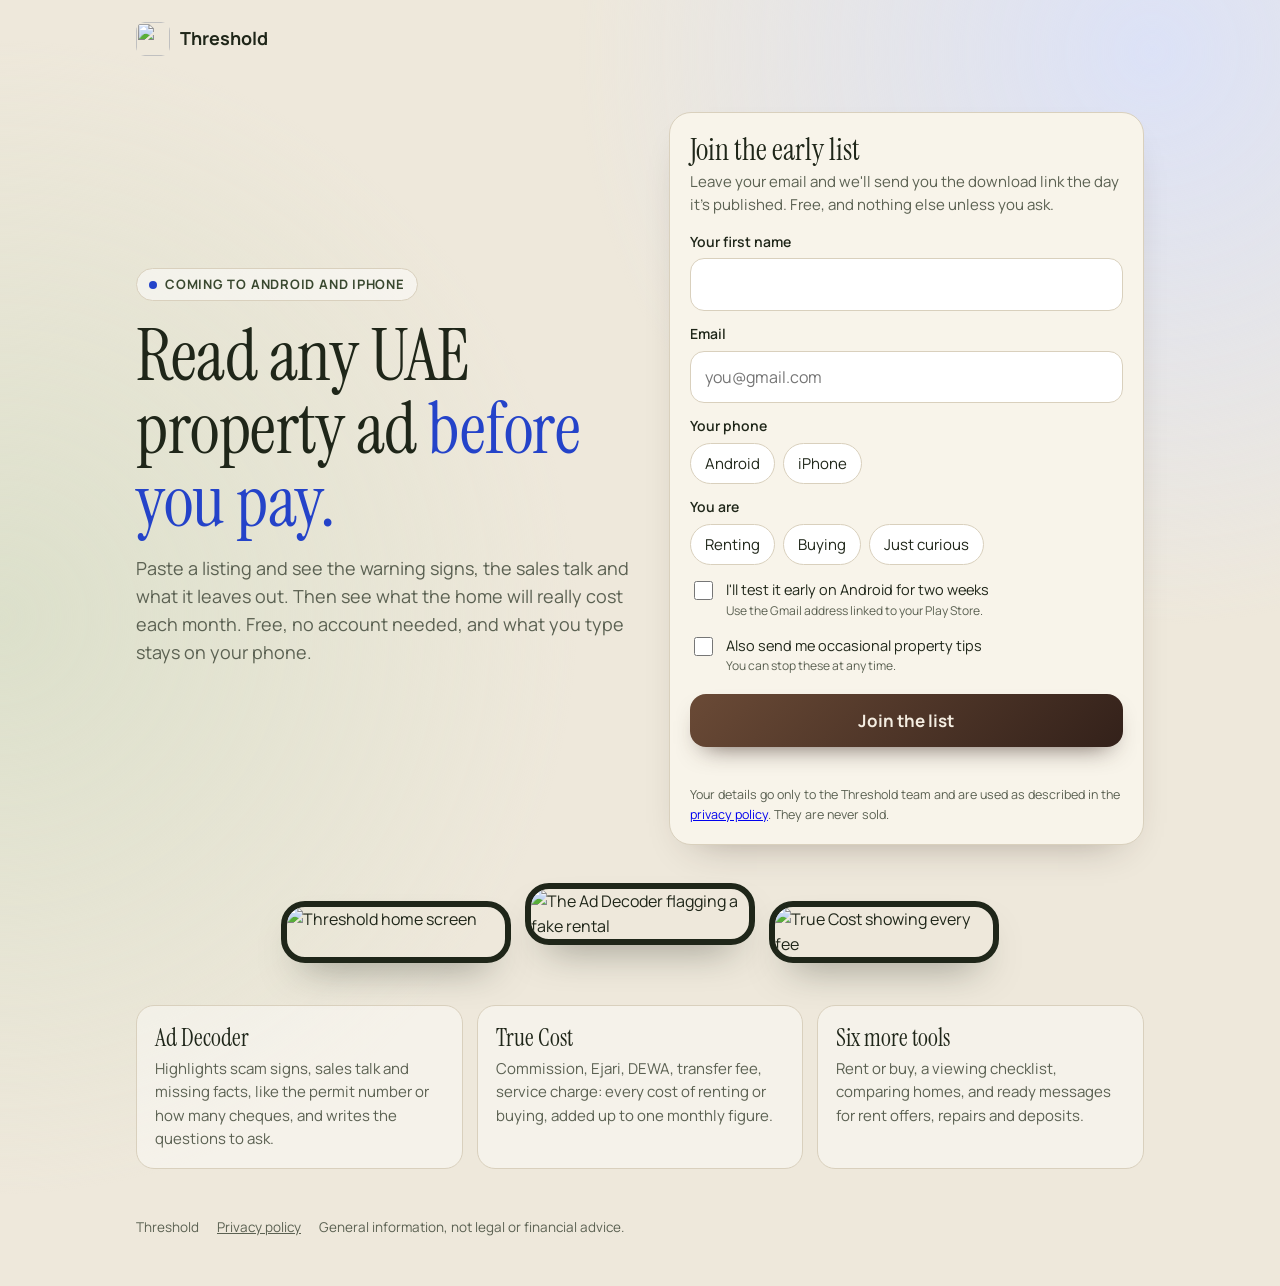
==== index.html @ 3f661cab "Add files via upload" ====
<!doctype html>
<html lang="en">
<head>
<meta charset="utf-8">
<meta name="viewport" content="width=device-width, initial-scale=1, viewport-fit=cover">
<title>Threshold: read any UAE property ad before you pay</title>
<meta name="description" content="A free app for renting and buying in the UAE. Spot fake listings, see the real cost, and know what to ask. Join the early list.">
<meta property="og:title" content="Threshold: read any UAE property ad before you pay">
<meta property="og:description" content="Free app for renting and buying in the UAE. Join the early list.">
<meta property="og:image" content="img/share.jpg">
<meta property="og:type" content="website">
<meta name="theme-color" content="#EEE8DB">
<link rel="icon" href="img/icon.png">
<link rel="preconnect" href="https://fonts.googleapis.com">
<link rel="preconnect" href="https://fonts.gstatic.com" crossorigin>
<link href="https://fonts.googleapis.com/css2?family=Instrument+Serif&family=Manrope:wght@400;500;600;700&display=swap" rel="stylesheet">
<style>
  :root { --bg:#EEE8DB; --card:#F8F4EA; --ink:#1F2619; --soft:#5B6152; --line:#D9D0BD; --olive:#39482F; --navy:#2443C9; --esp-a:#6A4A36; --esp-b:#33211A; --bad:#9A3B22; }
  * { box-sizing: border-box; -webkit-tap-highlight-color: transparent; }
  html { background: var(--bg); }
  body { margin: 0; color: var(--ink); font: 16px/1.55 Manrope, "Segoe UI", system-ui, sans-serif;
    background: radial-gradient(circle at 90% 4%, #DCE2F7 0, transparent 34%), radial-gradient(circle at 0% 48%, #DCE0CB 0, transparent 40%), var(--bg); }
  main { max-width: 1040px; margin: 0 auto; padding: 22px 16px 48px; }
  .brand { display: flex; align-items: center; gap: 10px; font-weight: 700; font-size: 18px; }
  .brand img { width: 34px; height: 34px; border-radius: 9px; }
  .hero { display: grid; gap: 34px; align-items: center; margin-top: 34px; }
  @media (min-width: 880px) { .hero { grid-template-columns: 1.05fr 1fr; margin-top: 56px; } }
  h1 { font: 400 clamp(44px, 9vw, 72px)/1.02 "Instrument Serif", Georgia, serif; margin: 0 0 16px; letter-spacing: -.5px; }
  h1 span { color: var(--navy); }
  .lead { font-size: 18px; color: var(--soft); margin: 0 0 22px; max-width: 34em; }
  .soon { display: inline-flex; align-items: center; gap: 8px; font-size: 13px; font-weight: 700; letter-spacing: .06em; text-transform: uppercase; color: var(--olive); background: #fff8; border: 1px solid var(--line); border-radius: 999px; padding: 5px 12px; margin-bottom: 18px; }
  .soon i { width: 8px; height: 8px; border-radius: 50%; background: var(--navy); }
  .card { background: var(--card); border: 1px solid var(--line); border-radius: 22px; padding: 20px; box-shadow: 0 18px 40px -26px rgba(51,33,26,.45); }
  .card h2 { font: 400 30px/1.1 "Instrument Serif", Georgia, serif; margin: 0 0 4px; }
  .card p.sub { margin: 0 0 14px; color: var(--soft); font-size: 15px; }
  label.f { display: block; font-size: 14px; font-weight: 600; margin: 12px 0 6px; }
  input[type=text], input[type=email] { width: 100%; font: inherit; padding: 13px 14px; border-radius: 14px; border: 1px solid var(--line); background: #fff; color: var(--ink); }
  input:focus { outline: 2px solid var(--navy); outline-offset: 1px; }
  .chips { display: flex; flex-wrap: wrap; gap: 8px; }
  .chip { font: inherit; font-size: 15px; border: 1px solid var(--line); background: #fff; color: var(--ink); border-radius: 999px; padding: 8px 14px; cursor: pointer; }
  .chip[aria-pressed="true"] { background: var(--olive); border-color: var(--olive); color: #F5EEE2; }
  .tick { display: flex; gap: 10px; align-items: flex-start; font-size: 14.5px; margin-top: 14px; color: var(--ink); }
  .tick input { width: 19px; height: 19px; margin-top: 2px; accent-color: var(--olive); flex: none; }
  .tick small { display: block; color: var(--soft); }
  button.go { width: 100%; margin-top: 18px; font: 700 17px Manrope, sans-serif; color: #F5EEE2; border: 0; border-radius: 16px; padding: 15px; cursor: pointer;
    background: linear-gradient(135deg, var(--esp-a), var(--esp-b)); box-shadow: 0 12px 26px -14px rgba(51,33,26,.8); }
  button.go[disabled] { opacity: .6; cursor: wait; }
  .msg { margin-top: 12px; font-size: 14.5px; color: var(--bad); min-height: 1em; }
  .fine { font-size: 12.5px; color: var(--soft); margin: 12px 0 0; }
  .done { text-align: center; padding: 18px 6px; }
  .done .big { font: 400 34px/1.1 "Instrument Serif", Georgia, serif; margin: 8px 0; }
  .wa { display: inline-flex; align-items: center; gap: 8px; margin-top: 12px; font-weight: 700; color: var(--olive); text-decoration: none; border: 1px solid var(--line); border-radius: 999px; padding: 10px 16px; background: #fff8; }
  .shots { display: flex; gap: 14px; justify-content: center; margin: 56px 0 10px; }
  .shots img { width: 31%; max-width: 230px; border-radius: 24px; border: 6px solid #1F2619; box-shadow: 0 20px 40px -22px rgba(31,38,25,.7); }
  .shots img:nth-child(2) { transform: translateY(-18px); }
  .feats { display: grid; gap: 14px; margin-top: 42px; }
  @media (min-width: 720px) { .feats { grid-template-columns: repeat(3, 1fr); } }
  .feat { background: #fff6; border: 1px solid var(--line); border-radius: 18px; padding: 18px; }
  .feat b { display: block; font: 400 24px/1.15 "Instrument Serif", Georgia, serif; margin-bottom: 6px; }
  .feat p { margin: 0; color: var(--soft); font-size: 15px; }
  footer { margin-top: 48px; font-size: 13.5px; color: var(--soft); display: flex; flex-wrap: wrap; gap: 8px 18px; }
  footer a { color: var(--soft); }
  .hp { position: absolute; left: -9999px; }
</style>
</head>
<body>
<main>
  <div class="brand"><img src="img/icon.png" alt="">Threshold</div>

  <section class="hero">
    <div>
      <div class="soon"><i></i>Coming to Android and iPhone</div>
      <h1>Read any UAE property ad <span>before you pay.</span></h1>
      <p class="lead">Paste a listing and see the warning signs, the sales talk and what it leaves out. Then see what the home will really cost each month. Free, no account needed, and what you type stays on your phone.</p>
    </div>

    <div class="card" id="card">
      <form id="f" novalidate>
        <h2>Join the early list</h2>
        <p class="sub">Leave your email and we'll send you the download link the day it's published. Free, and nothing else unless you ask.</p>
        <label class="f" for="name">Your first name</label>
        <input type="text" id="name" autocomplete="given-name" maxlength="60">
        <label class="f" for="email">Email</label>
        <input type="email" id="email" autocomplete="email" inputmode="email" maxlength="120" placeholder="you@gmail.com">
        <label class="f">Your phone</label>
        <div class="chips" data-k="phone"><button type="button" class="chip" data-v="Android">Android</button><button type="button" class="chip" data-v="iPhone">iPhone</button></div>
        <label class="f">You are</label>
        <div class="chips" data-k="plan"><button type="button" class="chip" data-v="Renting">Renting</button><button type="button" class="chip" data-v="Buying">Buying</button><button type="button" class="chip" data-v="Just curious">Just curious</button></div>
        <label class="tick"><input type="checkbox" id="tester"><span>I'll test it early on Android for two weeks<small>Use the Gmail address linked to your Play Store.</small></span></label>
        <label class="tick"><input type="checkbox" id="tips"><span>Also send me occasional property tips<small>You can stop these at any time.</small></span></label>
        <input class="hp" type="text" id="hp" tabindex="-1" autocomplete="off" aria-hidden="true">
        <button class="go" type="submit" id="go">Join the list</button>
        <div class="msg" id="msg" role="alert"></div>
        <p class="fine">Your details go only to the Threshold team and are used as described in the <a href="privacy.html">privacy policy</a>. They are never sold.</p>
      </form>
    </div>
  </section>

  <div class="shots">
    <img src="img/1-home.jpg" alt="Threshold home screen" loading="lazy">
    <img src="img/2-decoded.jpg" alt="The Ad Decoder flagging a fake rental" loading="lazy">
    <img src="img/4-true-cost.jpg" alt="True Cost showing every fee" loading="lazy">
  </div>

  <section class="feats">
    <div class="feat"><b>Ad Decoder</b><p>Highlights scam signs, sales talk and missing facts, like the permit number or how many cheques, and writes the questions to ask.</p></div>
    <div class="feat"><b>True Cost</b><p>Commission, Ejari, DEWA, transfer fee, service charge: every cost of renting or buying, added up to one monthly figure.</p></div>
    <div class="feat"><b>Six more tools</b><p>Rent or buy, a viewing checklist, comparing homes, and ready messages for rent offers, repairs and deposits.</p></div>
  </section>

  <footer><span>Threshold</span><a href="privacy.html">Privacy policy</a><span>General information, not legal or financial advice.</span></footer>
</main>

<script>
(function () {
  var TO = 'thresholduae.app@gmail.com';
  var WA = '971564638117';
  var COUNTER = 'threshold-zeucj9q4';
  // The mailing list (Kit). When the app is out, one email goes to everyone on it.
  // Paste the number of your Kit form between the quotes, e.g. '7654321'.
  var KIT_FORM_ID = '';
  var live = /^https:$/.test(location.protocol) && !/^(localhost|127\.0\.0\.1)$/.test(location.hostname);
  function count(key) {
    if (!live) { return; }
    try {
      if (key === 'waitlist-visit') { if (sessionStorage.getItem('tw.v')) { return; } sessionStorage.setItem('tw.v', '1'); }
    } catch (e) {}
    fetch('https://abacus.jasoncameron.dev/hit/' + COUNTER + '/' + key, { mode: 'cors', credentials: 'omit' }).catch(function () {});
  }
  count('waitlist-visit');

  var pick = { phone: '', plan: '' };
  [].forEach.call(document.querySelectorAll('.chips'), function (box) {
    box.addEventListener('click', function (e) {
      var b = e.target.closest('.chip'); if (!b) { return; }
      pick[box.dataset.k] = b.dataset.v;
      [].forEach.call(box.querySelectorAll('.chip'), function (c) { c.setAttribute('aria-pressed', c === b); });
    });
  });

  var f = document.getElementById('f'), msg = document.getElementById('msg'), go = document.getElementById('go');
  f.addEventListener('submit', function (e) {
    e.preventDefault();
    if (document.getElementById('hp').value) { return; }
    var name = document.getElementById('name').value.trim();
    var email = document.getElementById('email').value.trim();
    var tester = document.getElementById('tester').checked;
    if (!name) { msg.textContent = 'Please add your first name.'; return; }
    if (!/^[^\s@]+@[^\s@]+\.[^\s@]+$/.test(email)) { msg.textContent = 'Please check your email address.'; return; }
    if (tester && pick.phone === 'iPhone') { msg.textContent = 'Early testing is on Android only for now. Untick it, or choose Android.'; return; }
    msg.textContent = ''; go.disabled = true; go.textContent = 'Joining…';
    if (KIT_FORM_ID) {
      // Adds them to the mailing list. The list service does not let a page read its reply, so this is sent and not checked.
      var kit = new URLSearchParams();
      kit.append('email_address', email); kit.append('first_name', name);
      kit.append('fields[phone]', pick.phone || ''); kit.append('fields[looking_to]', pick.plan || '');
      kit.append('fields[tester]', tester ? 'yes' : 'no');
      fetch('https://app.kit.com/forms/' + encodeURIComponent(KIT_FORM_ID) + '/subscriptions', { method: 'POST', mode: 'no-cors', body: kit }).catch(function () {});
    }
    var body = {
      _subject: 'Threshold early list: ' + name + (tester ? ' (TESTER)' : ''),
      _template: 'table', _captcha: 'false', _replyto: email,
      Name: name, Email: email, Phone: pick.phone || '-', 'They are': pick.plan || '-',
      'Android tester': tester ? 'YES, add this Gmail to closed testing' : 'No',
      'Wants occasional tips': document.getElementById('tips').checked ? 'YES, may be contacted again' : 'No',
      Source: 'Early-list page'
    };
    fetch('https://formsubmit.co/ajax/' + encodeURIComponent(TO), {
      method: 'POST', headers: { 'Content-Type': 'application/json', Accept: 'application/json' }, body: JSON.stringify(body)
    }).then(function (r) { return r.json(); }).then(function (j) {
      if (String(j.success) === 'true') {
        count('waitlist-join');
        document.getElementById('card').innerHTML = '<div class="done"><div>You are on the list</div><div class="big">Thank you, ' + name.replace(/[<>&"]/g, '') + '.</div>' +
          '<p style="color:var(--soft);margin:0">' + (tester ? 'You will get an invite to test it on Android first.' : 'You will get one email when the app is out.') + '</p>' +
          '<a class="wa" href="https://wa.me/' + WA + '?text=' + encodeURIComponent('Hello, I joined the Threshold early list and have a property question.') + '">Got a property question? WhatsApp us</a></div>';
      } else {
        throw new Error(j.message || 'failed');
      }
    }).catch(function () {
      go.disabled = false; go.textContent = 'Join the list';
      msg.textContent = 'That did not go through. Please try again in a minute.';
    });
  });
})();
</script>
</body>
</html>
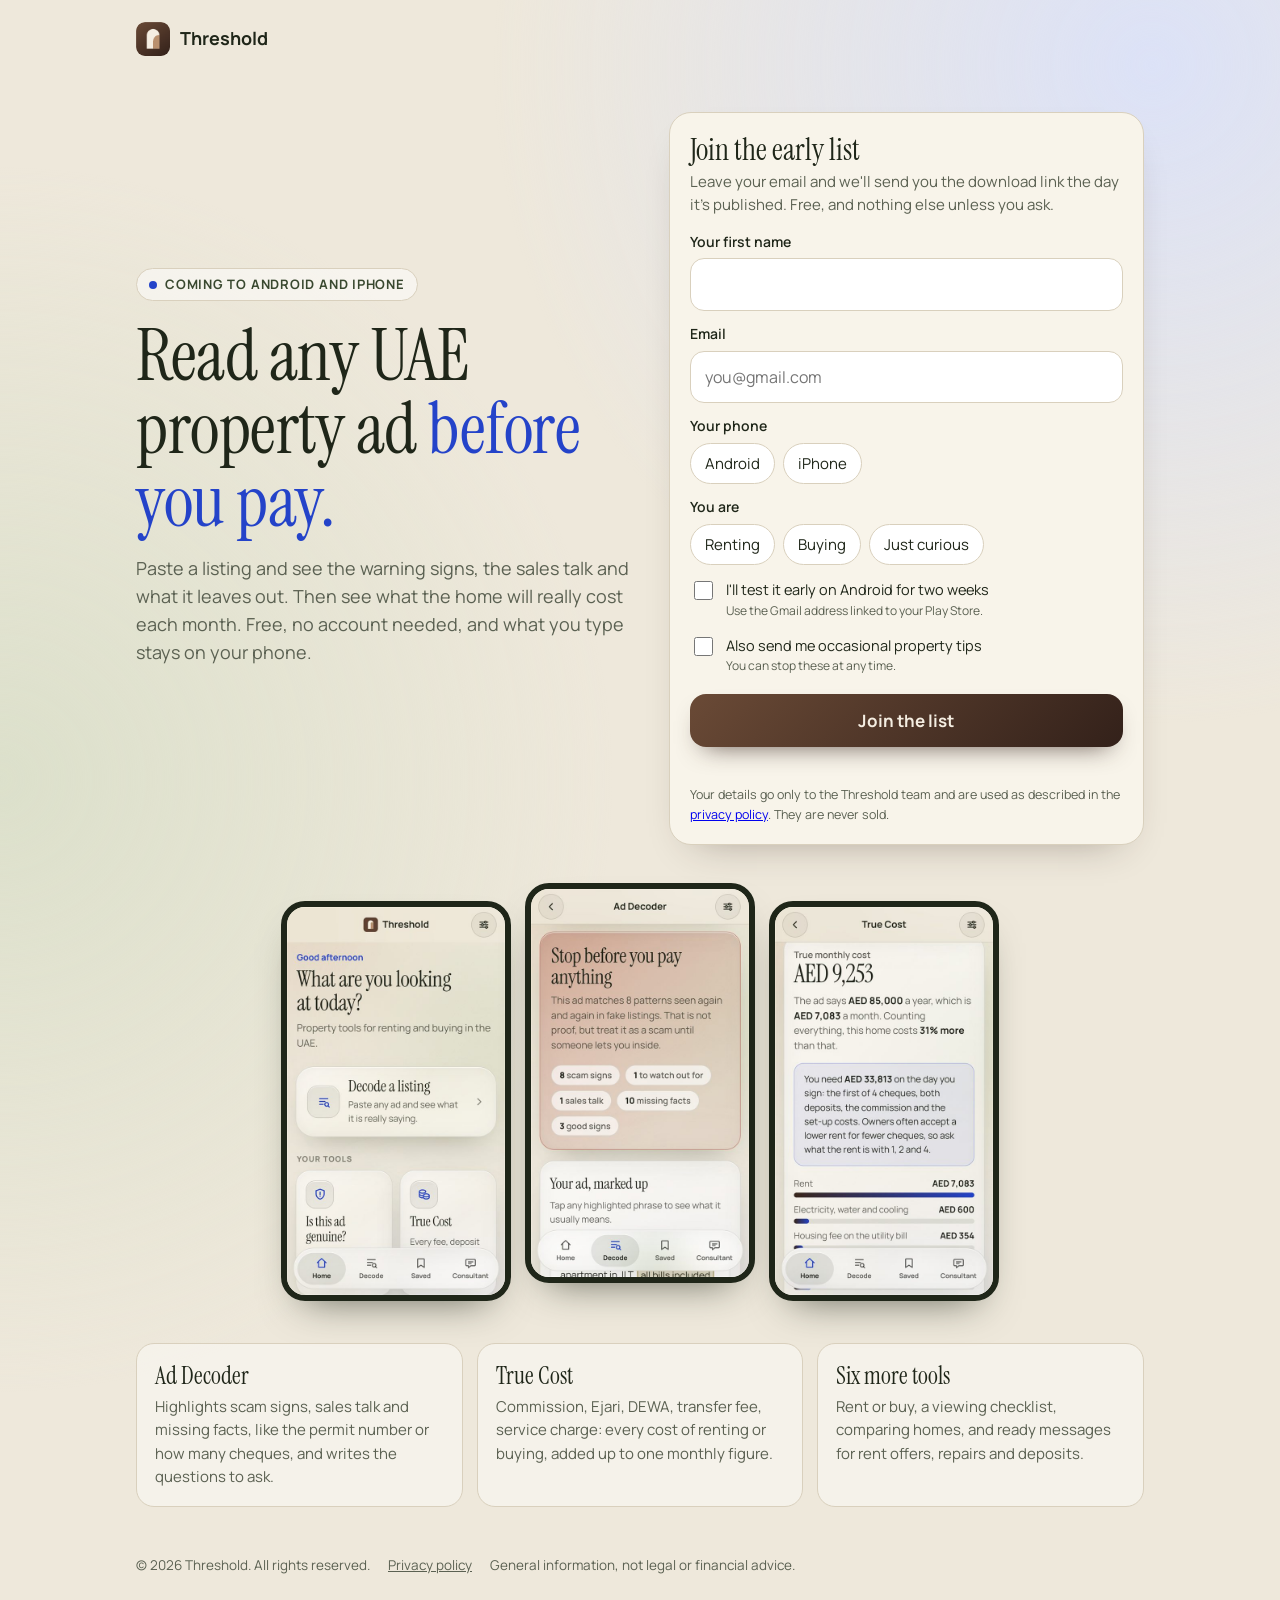
==== commit b89b406f: "Add files via upload" ====
--- a/index.html
+++ b/index.html
@@ -108,7 +108,7 @@
     <div class="feat"><b>Six more tools</b><p>Rent or buy, a viewing checklist, comparing homes, and ready messages for rent offers, repairs and deposits.</p></div>
   </section>
 
-  <footer><span>Threshold</span><a href="privacy.html">Privacy policy</a><span>General information, not legal or financial advice.</span></footer>
+  <footer><span>© 2026 Threshold. All rights reserved.</span><a href="privacy.html">Privacy policy</a><span>General information, not legal or financial advice.</span></footer>
 </main>
 
 <script>
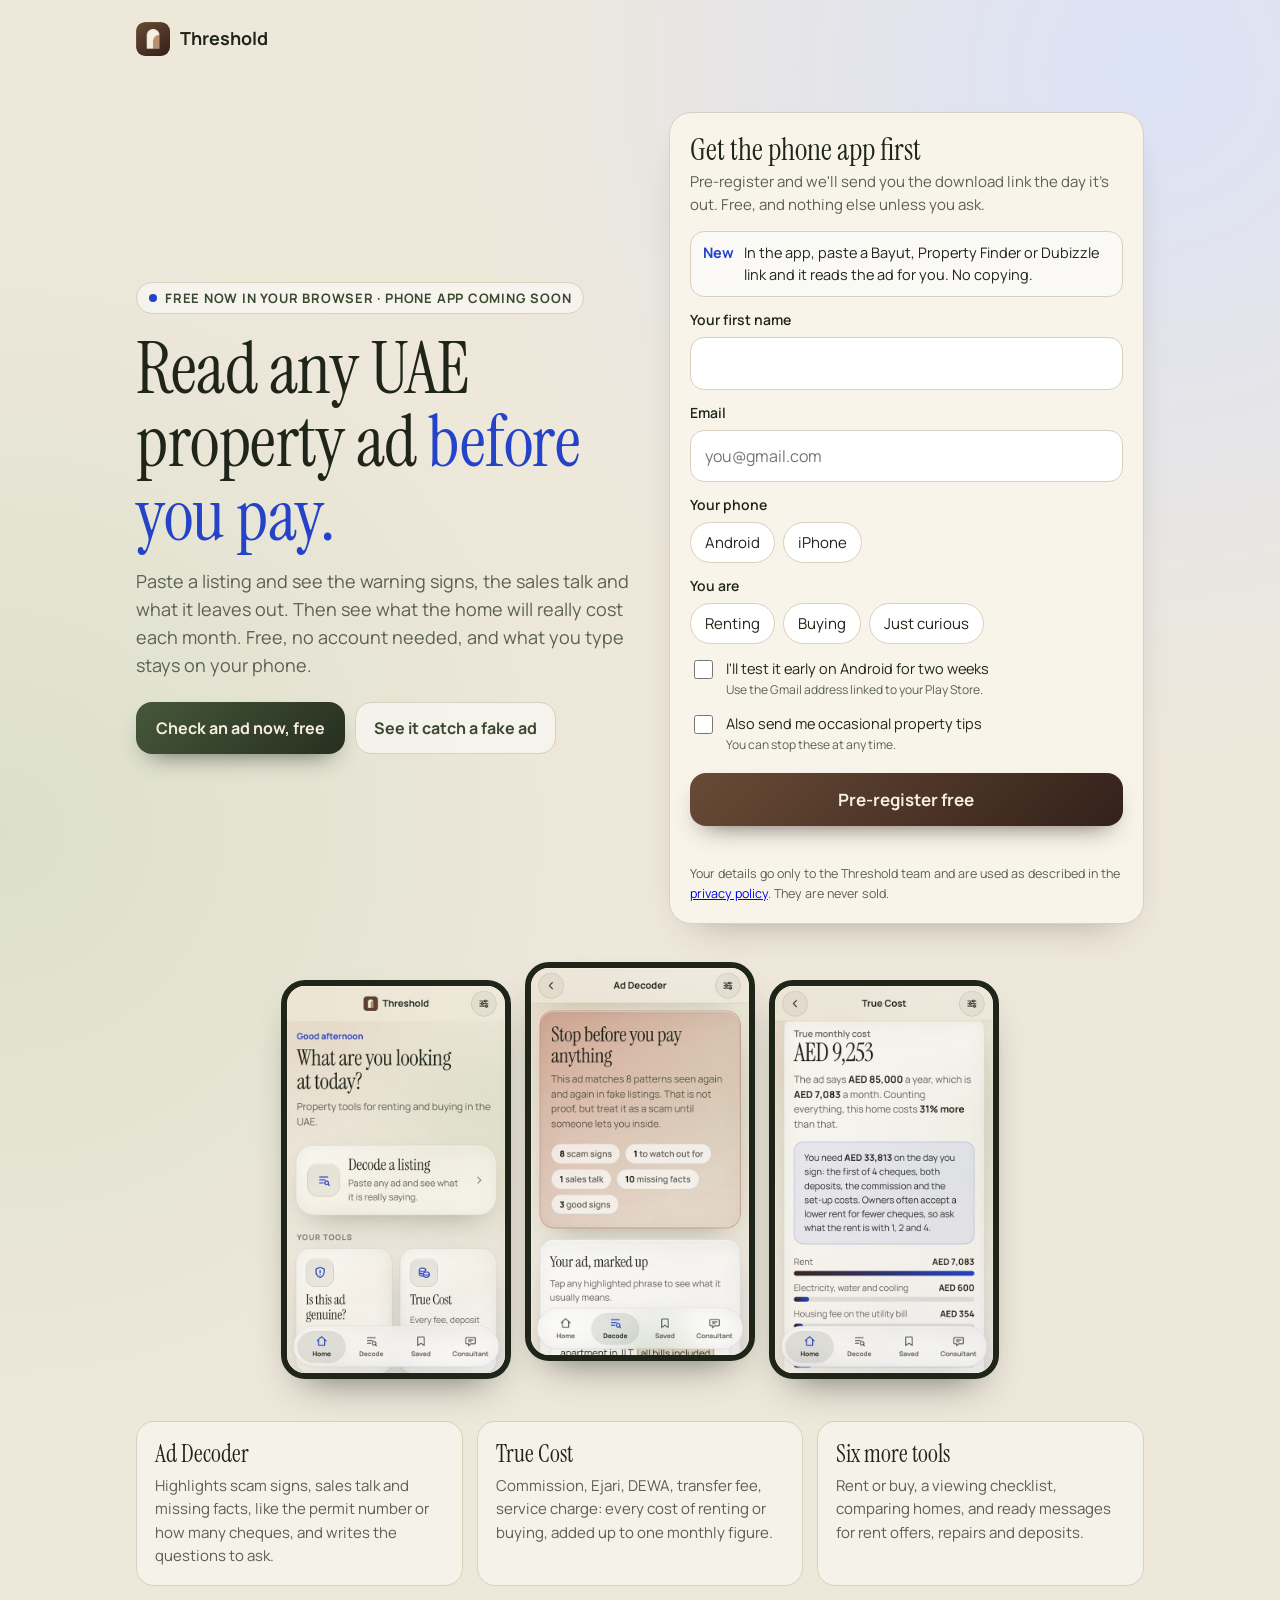
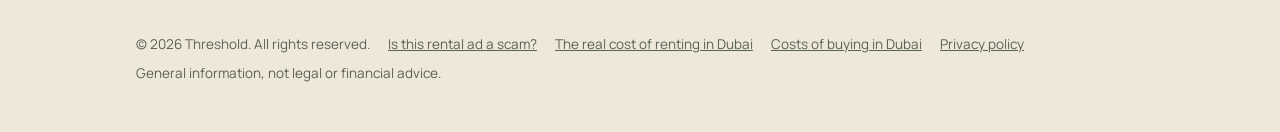
==== commit 0a1ceb42: "Pre-register page, 3 guides, sitemap" ====
--- a/index.html
+++ b/index.html
@@ -7,7 +7,10 @@
 <meta name="description" content="A free app for renting and buying in the UAE. Spot fake listings, see the real cost, and know what to ask. Join the early list.">
 <meta property="og:title" content="Threshold: read any UAE property ad before you pay">
 <meta property="og:description" content="Free app for renting and buying in the UAE. Join the early list.">
-<meta property="og:image" content="img/share.jpg">
+<meta property="og:image" content="https://thresholduae.github.io/img/share.jpg">
+<meta property="og:url" content="https://thresholduae.github.io/">
+<meta name="twitter:card" content="summary_large_image">
+<link rel="canonical" href="https://thresholduae.github.io/">
 <meta property="og:type" content="website">
 <meta name="theme-color" content="#EEE8DB">
 <link rel="icon" href="img/icon.png">
@@ -61,6 +64,11 @@
   footer { margin-top: 48px; font-size: 13.5px; color: var(--soft); display: flex; flex-wrap: wrap; gap: 8px 18px; }
   footer a { color: var(--soft); }
   .hp { position: absolute; left: -9999px; }
+  .try { display: flex; flex-wrap: wrap; gap: 10px; align-items: center; }
+  .try a.main { font-weight: 700; color: #F5EEE2; text-decoration: none; border-radius: 16px; padding: 14px 20px; background: linear-gradient(135deg, #46573A, #262F1F); box-shadow: 0 12px 26px -14px rgba(31,38,25,.8); }
+  .try a.alt { font-weight: 700; color: var(--olive); text-decoration: none; border: 1px solid var(--line); border-radius: 16px; padding: 13px 18px; background: #fff8; }
+  .perk { display: flex; gap: 10px; align-items: flex-start; background: #fff8; border: 1px solid var(--line); border-radius: 14px; padding: 10px 12px; font-size: 14.5px; margin: 0 0 6px; }
+  .perk b { color: var(--navy); }
 </style>
 </head>
 <body>
@@ -69,15 +77,20 @@
 
   <section class="hero">
     <div>
-      <div class="soon"><i></i>Coming to Android and iPhone</div>
+      <div class="soon"><i></i>Free now in your browser · phone app coming soon</div>
       <h1>Read any UAE property ad <span>before you pay.</span></h1>
       <p class="lead">Paste a listing and see the warning signs, the sales talk and what it leaves out. Then see what the home will really cost each month. Free, no account needed, and what you type stays on your phone.</p>
+      <div class="try">
+        <a class="main" id="tryApp" href="app/#/decode">Check an ad now, free</a>
+        <a class="alt" id="tryScam" href="app/#example=scam">See it catch a fake ad</a>
+      </div>
     </div>
 
     <div class="card" id="card">
       <form id="f" novalidate>
-        <h2>Join the early list</h2>
-        <p class="sub">Leave your email and we'll send you the download link the day it's published. Free, and nothing else unless you ask.</p>
+        <h2>Get the phone app first</h2>
+        <p class="sub">Pre-register and we'll send you the download link the day it's out. Free, and nothing else unless you ask.</p>
+        <div class="perk"><b>New</b><span>In the app, paste a Bayut, Property Finder or Dubizzle link and it reads the ad for you. No copying.</span></div>
         <label class="f" for="name">Your first name</label>
         <input type="text" id="name" autocomplete="given-name" maxlength="60">
         <label class="f" for="email">Email</label>
@@ -89,7 +102,7 @@
         <label class="tick"><input type="checkbox" id="tester"><span>I'll test it early on Android for two weeks<small>Use the Gmail address linked to your Play Store.</small></span></label>
         <label class="tick"><input type="checkbox" id="tips"><span>Also send me occasional property tips<small>You can stop these at any time.</small></span></label>
         <input class="hp" type="text" id="hp" tabindex="-1" autocomplete="off" aria-hidden="true">
-        <button class="go" type="submit" id="go">Join the list</button>
+        <button class="go" type="submit" id="go">Pre-register free</button>
         <div class="msg" id="msg" role="alert"></div>
         <p class="fine">Your details go only to the Threshold team and are used as described in the <a href="privacy.html">privacy policy</a>. They are never sold.</p>
       </form>
@@ -108,7 +121,7 @@
     <div class="feat"><b>Six more tools</b><p>Rent or buy, a viewing checklist, comparing homes, and ready messages for rent offers, repairs and deposits.</p></div>
   </section>
 
-  <footer><span>© 2026 Threshold. All rights reserved.</span><a href="privacy.html">Privacy policy</a><span>General information, not legal or financial advice.</span></footer>
+  <footer><span>© 2026 Threshold. All rights reserved.</span><a href="rental-scam-check.html">Is this rental ad a scam?</a><a href="cost-of-renting-dubai.html">The real cost of renting in Dubai</a><a href="buying-costs-dubai.html">Costs of buying in Dubai</a><a href="privacy.html">Privacy policy</a><span>General information, not legal or financial advice.</span></footer>
 </main>
 
 <script>
@@ -128,6 +141,14 @@
     fetch('https://abacus.jasoncameron.dev/hit/' + COUNTER + '/' + key, { mode: 'cors', credentials: 'omit' }).catch(function () {});
   }
   count('waitlist-visit');
+  // Tracked links: ?ref=reddit, ?ref=press... are counted and passed on to the app, so we know which channel works.
+  var ref = '';
+  try { ref = (new URLSearchParams(location.search).get('ref') || '').toLowerCase().replace(/[^a-z0-9-]/g, '').slice(0, 24); } catch (e) {}
+  if (ref) { count('ref-' + ref); }
+  var tag = '?ref=' + (ref || 'landing');
+  document.getElementById('tryApp').href = 'app/' + tag + '#/decode';
+  document.getElementById('tryScam').href = 'app/' + tag + '#example=scam';
+  [].forEach.call(document.querySelectorAll('.chip'), function (c) { c.setAttribute('aria-pressed', 'false'); });
 
   var pick = { phone: '', plan: '' };
   [].forEach.call(document.querySelectorAll('.chips'), function (box) {
@@ -148,7 +169,7 @@
     if (!name) { msg.textContent = 'Please add your first name.'; return; }
     if (!/^[^\s@]+@[^\s@]+\.[^\s@]+$/.test(email)) { msg.textContent = 'Please check your email address.'; return; }
     if (tester && pick.phone === 'iPhone') { msg.textContent = 'Early testing is on Android only for now. Untick it, or choose Android.'; return; }
-    msg.textContent = ''; go.disabled = true; go.textContent = 'Joining…';
+    msg.textContent = ''; go.disabled = true; go.textContent = 'Saving…';
     if (KIT_FORM_ID) {
       // Adds them to the mailing list. The list service does not let a page read its reply, so this is sent and not checked.
       var kit = new URLSearchParams();
@@ -163,7 +184,7 @@
       Name: name, Email: email, Phone: pick.phone || '-', 'They are': pick.plan || '-',
       'Android tester': tester ? 'YES, add this Gmail to closed testing' : 'No',
       'Wants occasional tips': document.getElementById('tips').checked ? 'YES, may be contacted again' : 'No',
-      Source: 'Early-list page'
+      Source: 'Early-list page' + (ref ? ' (via ' + ref + ')' : '')
     };
     fetch('https://formsubmit.co/ajax/' + encodeURIComponent(TO), {
       method: 'POST', headers: { 'Content-Type': 'application/json', Accept: 'application/json' }, body: JSON.stringify(body)
@@ -172,12 +193,13 @@
         count('waitlist-join');
         document.getElementById('card').innerHTML = '<div class="done"><div>You are on the list</div><div class="big">Thank you, ' + name.replace(/[<>&"]/g, '') + '.</div>' +
           '<p style="color:var(--soft);margin:0">' + (tester ? 'You will get an invite to test it on Android first.' : 'You will get one email when the app is out.') + '</p>' +
-          '<a class="wa" href="https://wa.me/' + WA + '?text=' + encodeURIComponent('Hello, I joined the Threshold early list and have a property question.') + '">Got a property question? WhatsApp us</a></div>';
+          '<a class="wa" href="https://wa.me/?text=' + encodeURIComponent('Flat hunting? This free app checks any UAE property ad for scam signs before you pay: https://thresholduae.github.io/?ref=friend') + '">Send it to a friend who is flat hunting</a><br>' +
+          '<a class="wa" href="app/' + tag + '#/decode">Check an ad now in your browser</a></div>';
       } else {
         throw new Error(j.message || 'failed');
       }
     }).catch(function () {
-      go.disabled = false; go.textContent = 'Join the list';
+      go.disabled = false; go.textContent = 'Pre-register free';
       msg.textContent = 'That did not go through. Please try again in a minute.';
     });
   });
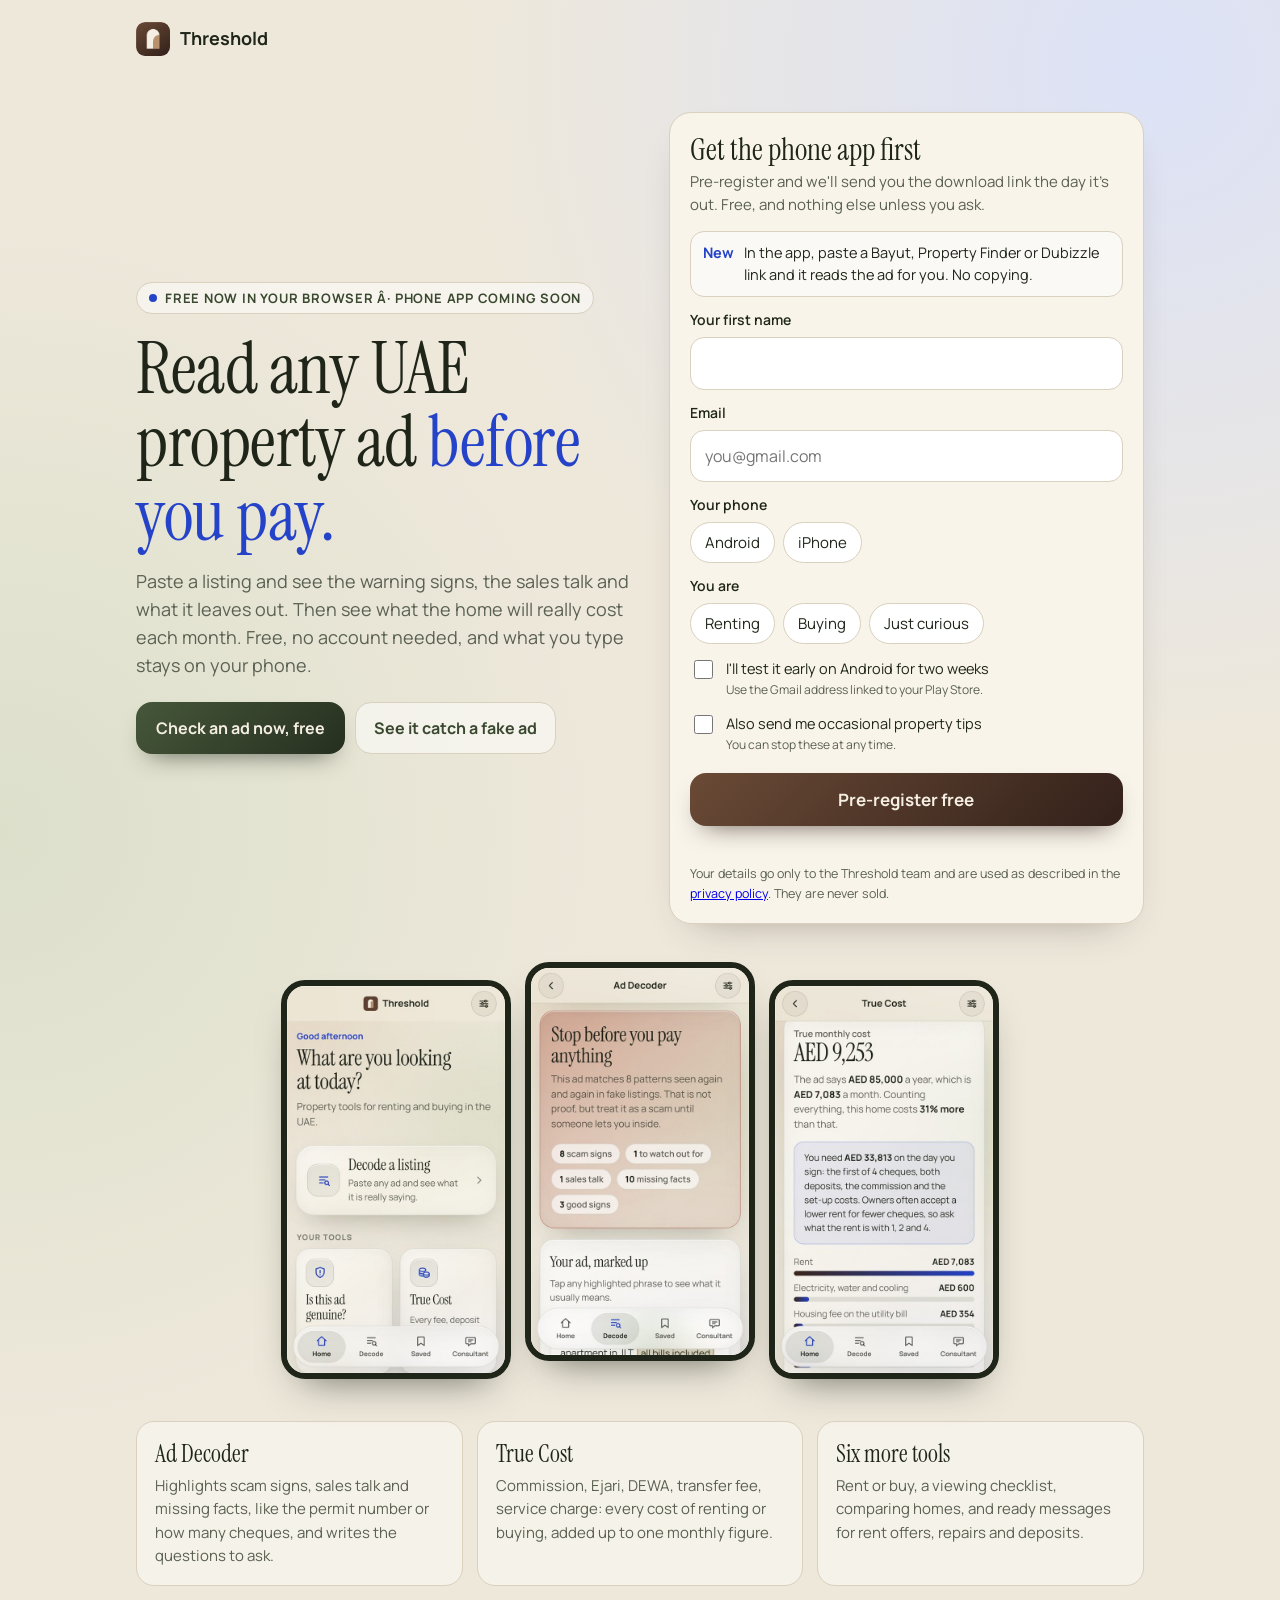
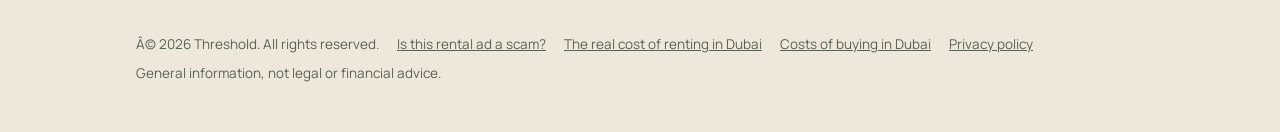
==== commit 8ce0833e: "Move links to thresholduae.com" ====
--- a/index.html
+++ b/index.html
@@ -7,10 +7,10 @@
 <meta name="description" content="A free app for renting and buying in the UAE. Spot fake listings, see the real cost, and know what to ask. Join the early list.">
 <meta property="og:title" content="Threshold: read any UAE property ad before you pay">
 <meta property="og:description" content="Free app for renting and buying in the UAE. Join the early list.">
-<meta property="og:image" content="https://thresholduae.github.io/img/share.jpg">
-<meta property="og:url" content="https://thresholduae.github.io/">
+<meta property="og:image" content="https://thresholduae.com/img/share.jpg">
+<meta property="og:url" content="https://thresholduae.com/">
 <meta name="twitter:card" content="summary_large_image">
-<link rel="canonical" href="https://thresholduae.github.io/">
+<link rel="canonical" href="https://thresholduae.com/">
 <meta property="og:type" content="website">
 <meta name="theme-color" content="#EEE8DB">
 <link rel="icon" href="img/icon.png">
@@ -77,7 +77,7 @@
 
   <section class="hero">
     <div>
-      <div class="soon"><i></i>Free now in your browser · phone app coming soon</div>
+      <div class="soon"><i></i>Free now in your browser Â· phone app coming soon</div>
       <h1>Read any UAE property ad <span>before you pay.</span></h1>
       <p class="lead">Paste a listing and see the warning signs, the sales talk and what it leaves out. Then see what the home will really cost each month. Free, no account needed, and what you type stays on your phone.</p>
       <div class="try">
@@ -121,7 +121,7 @@
     <div class="feat"><b>Six more tools</b><p>Rent or buy, a viewing checklist, comparing homes, and ready messages for rent offers, repairs and deposits.</p></div>
   </section>
 
-  <footer><span>© 2026 Threshold. All rights reserved.</span><a href="rental-scam-check.html">Is this rental ad a scam?</a><a href="cost-of-renting-dubai.html">The real cost of renting in Dubai</a><a href="buying-costs-dubai.html">Costs of buying in Dubai</a><a href="privacy.html">Privacy policy</a><span>General information, not legal or financial advice.</span></footer>
+  <footer><span>Â© 2026 Threshold. All rights reserved.</span><a href="rental-scam-check.html">Is this rental ad a scam?</a><a href="cost-of-renting-dubai.html">The real cost of renting in Dubai</a><a href="buying-costs-dubai.html">Costs of buying in Dubai</a><a href="privacy.html">Privacy policy</a><span>General information, not legal or financial advice.</span></footer>
 </main>
 
 <script>
@@ -169,7 +169,7 @@
     if (!name) { msg.textContent = 'Please add your first name.'; return; }
     if (!/^[^\s@]+@[^\s@]+\.[^\s@]+$/.test(email)) { msg.textContent = 'Please check your email address.'; return; }
     if (tester && pick.phone === 'iPhone') { msg.textContent = 'Early testing is on Android only for now. Untick it, or choose Android.'; return; }
-    msg.textContent = ''; go.disabled = true; go.textContent = 'Saving…';
+    msg.textContent = ''; go.disabled = true; go.textContent = 'Savingâ€¦';
     if (KIT_FORM_ID) {
       // Adds them to the mailing list. The list service does not let a page read its reply, so this is sent and not checked.
       var kit = new URLSearchParams();
@@ -193,7 +193,7 @@
         count('waitlist-join');
         document.getElementById('card').innerHTML = '<div class="done"><div>You are on the list</div><div class="big">Thank you, ' + name.replace(/[<>&"]/g, '') + '.</div>' +
           '<p style="color:var(--soft);margin:0">' + (tester ? 'You will get an invite to test it on Android first.' : 'You will get one email when the app is out.') + '</p>' +
-          '<a class="wa" href="https://wa.me/?text=' + encodeURIComponent('Flat hunting? This free app checks any UAE property ad for scam signs before you pay: https://thresholduae.github.io/?ref=friend') + '">Send it to a friend who is flat hunting</a><br>' +
+          '<a class="wa" href="https://wa.me/?text=' + encodeURIComponent('Flat hunting? This free app checks any UAE property ad for scam signs before you pay: https://thresholduae.com/?ref=friend') + '">Send it to a friend who is flat hunting</a><br>' +
           '<a class="wa" href="app/' + tag + '#/decode">Check an ad now in your browser</a></div>';
       } else {
         throw new Error(j.message || 'failed');
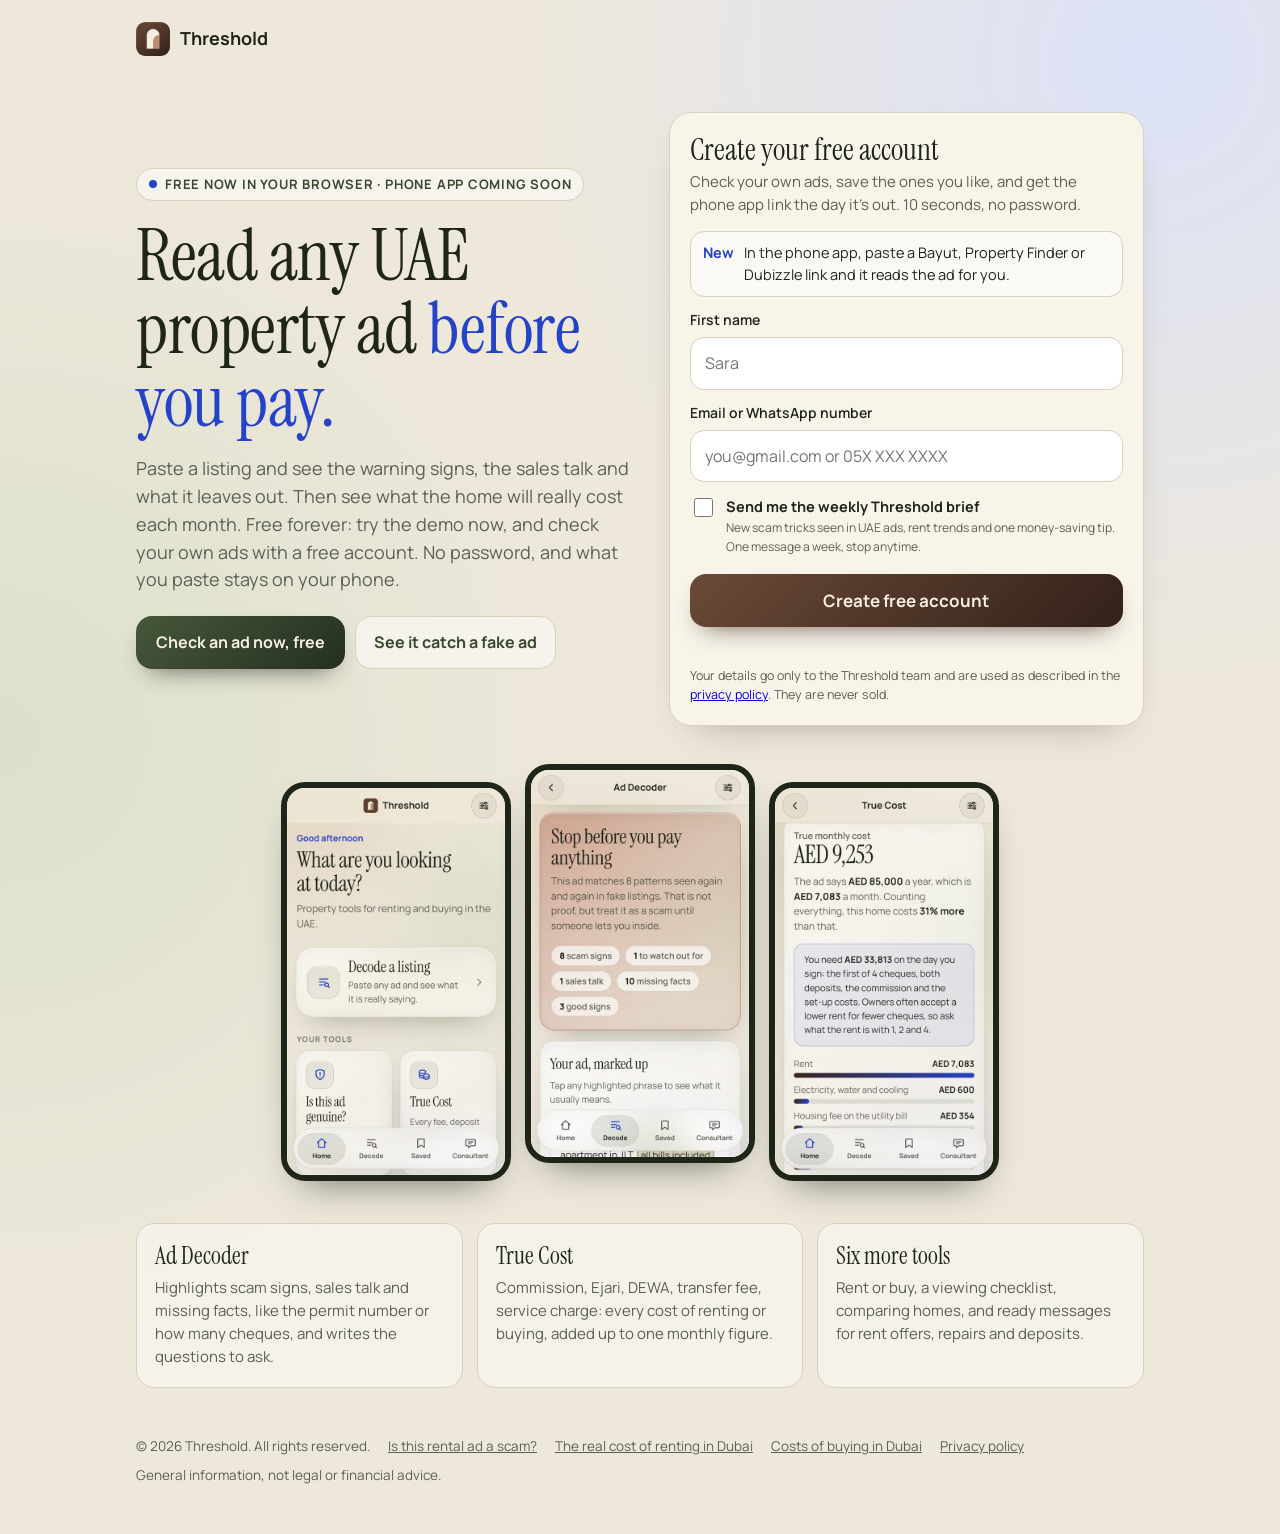
==== commit 0779d68b: "Free account page, privacy update, fix symbols" ====
--- a/index.html
+++ b/index.html
@@ -77,9 +77,9 @@
 
   <section class="hero">
     <div>
-      <div class="soon"><i></i>Free now in your browser Â· phone app coming soon</div>
+      <div class="soon"><i></i>Free now in your browser · phone app coming soon</div>
       <h1>Read any UAE property ad <span>before you pay.</span></h1>
-      <p class="lead">Paste a listing and see the warning signs, the sales talk and what it leaves out. Then see what the home will really cost each month. Free, no account needed, and what you type stays on your phone.</p>
+      <p class="lead">Paste a listing and see the warning signs, the sales talk and what it leaves out. Then see what the home will really cost each month. Free forever: try the demo now, and check your own ads with a free account. No password, and what you paste stays on your phone.</p>
       <div class="try">
         <a class="main" id="tryApp" href="app/#/decode">Check an ad now, free</a>
         <a class="alt" id="tryScam" href="app/#example=scam">See it catch a fake ad</a>
@@ -88,21 +88,16 @@
 
     <div class="card" id="card">
       <form id="f" novalidate>
-        <h2>Get the phone app first</h2>
-        <p class="sub">Pre-register and we'll send you the download link the day it's out. Free, and nothing else unless you ask.</p>
-        <div class="perk"><b>New</b><span>In the app, paste a Bayut, Property Finder or Dubizzle link and it reads the ad for you. No copying.</span></div>
-        <label class="f" for="name">Your first name</label>
-        <input type="text" id="name" autocomplete="given-name" maxlength="60">
-        <label class="f" for="email">Email</label>
-        <input type="email" id="email" autocomplete="email" inputmode="email" maxlength="120" placeholder="you@gmail.com">
-        <label class="f">Your phone</label>
-        <div class="chips" data-k="phone"><button type="button" class="chip" data-v="Android">Android</button><button type="button" class="chip" data-v="iPhone">iPhone</button></div>
-        <label class="f">You are</label>
-        <div class="chips" data-k="plan"><button type="button" class="chip" data-v="Renting">Renting</button><button type="button" class="chip" data-v="Buying">Buying</button><button type="button" class="chip" data-v="Just curious">Just curious</button></div>
-        <label class="tick"><input type="checkbox" id="tester"><span>I'll test it early on Android for two weeks<small>Use the Gmail address linked to your Play Store.</small></span></label>
-        <label class="tick"><input type="checkbox" id="tips"><span>Also send me occasional property tips<small>You can stop these at any time.</small></span></label>
+        <h2>Create your free account</h2>
+        <p class="sub">Check your own ads, save the ones you like, and get the phone app link the day it's out. 10 seconds, no password.</p>
+        <div class="perk"><b>New</b><span>In the phone app, paste a Bayut, Property Finder or Dubizzle link and it reads the ad for you.</span></div>
+        <label class="f" for="name">First name</label>
+        <input type="text" id="name" autocomplete="given-name" maxlength="60" placeholder="Sara">
+        <label class="f" for="email">Email or WhatsApp number</label>
+        <input type="text" id="email" autocomplete="email" inputmode="email" maxlength="120" placeholder="you@gmail.com or 05X XXX XXXX">
+        <label class="tick"><input type="checkbox" id="tips"><span><b>Send me the weekly Threshold brief</b><small>New scam tricks seen in UAE ads, rent trends and one money-saving tip. One message a week, stop anytime.</small></span></label>
         <input class="hp" type="text" id="hp" tabindex="-1" autocomplete="off" aria-hidden="true">
-        <button class="go" type="submit" id="go">Pre-register free</button>
+        <button class="go" type="submit" id="go">Create free account</button>
         <div class="msg" id="msg" role="alert"></div>
         <p class="fine">Your details go only to the Threshold team and are used as described in the <a href="privacy.html">privacy policy</a>. They are never sold.</p>
       </form>
@@ -121,7 +116,7 @@
     <div class="feat"><b>Six more tools</b><p>Rent or buy, a viewing checklist, comparing homes, and ready messages for rent offers, repairs and deposits.</p></div>
   </section>
 
-  <footer><span>Â© 2026 Threshold. All rights reserved.</span><a href="rental-scam-check.html">Is this rental ad a scam?</a><a href="cost-of-renting-dubai.html">The real cost of renting in Dubai</a><a href="buying-costs-dubai.html">Costs of buying in Dubai</a><a href="privacy.html">Privacy policy</a><span>General information, not legal or financial advice.</span></footer>
+  <footer><span>© 2026 Threshold. All rights reserved.</span><a href="rental-scam-check.html">Is this rental ad a scam?</a><a href="cost-of-renting-dubai.html">The real cost of renting in Dubai</a><a href="buying-costs-dubai.html">Costs of buying in Dubai</a><a href="privacy.html">Privacy policy</a><span>General information, not legal or financial advice.</span></footer>
 </main>
 
 <script>
@@ -148,58 +143,49 @@
   var tag = '?ref=' + (ref || 'landing');
   document.getElementById('tryApp').href = 'app/' + tag + '#/decode';
   document.getElementById('tryScam').href = 'app/' + tag + '#example=scam';
-  [].forEach.call(document.querySelectorAll('.chip'), function (c) { c.setAttribute('aria-pressed', 'false'); });
-
-  var pick = { phone: '', plan: '' };
-  [].forEach.call(document.querySelectorAll('.chips'), function (box) {
-    box.addEventListener('click', function (e) {
-      var b = e.target.closest('.chip'); if (!b) { return; }
-      pick[box.dataset.k] = b.dataset.v;
-      [].forEach.call(box.querySelectorAll('.chip'), function (c) { c.setAttribute('aria-pressed', c === b); });
-    });
-  });
+  // The free account is shared with the web app (same site), so signing up here unlocks the app too.
+  var SIGNUP_URL = '';   // the sign-up server address once it is live (tools/signup-worker); '' = email to TO
+  var ACCOUNT_KEY = 'pt.account.v1';
+  function getAcc() { try { return JSON.parse(localStorage.getItem(ACCOUNT_KEY) || 'null'); } catch (e) { return null; } }
+  try { if (ref) { localStorage.setItem('pt.ref', ref); } } catch (e) {}
+  var share = 'https://wa.me/?text=' + encodeURIComponent('Flat hunting? This free app checks any UAE property ad for scam signs before you pay: https://thresholduae.com/?ref=friend');
+  function welcome(name, isNew) {
+    document.getElementById('card').innerHTML = '<div class="done"><div>' + (isNew ? 'Your free account is ready' : 'Welcome back') + '</div><div class="big">' +
+      (isNew ? 'Thank you, ' : 'Hi ') + name.replace(/[<>&"]/g, '') + '.</div>' +
+      '<p style="color:var(--soft);margin:0">Paste any ad or link and Threshold tells you what it really says. We will send you the phone app link the day it is out.</p>' +
+      '<a class="wa" href="app/' + tag + '#/decode">Check your first ad</a><br>' +
+      '<a class="wa" href="' + share + '">Send it to a friend who is flat hunting</a></div>';
+  }
+  var known = getAcc();
+  if (known && known.name) { welcome(known.name, false); }
 
   var f = document.getElementById('f'), msg = document.getElementById('msg'), go = document.getElementById('go');
-  f.addEventListener('submit', function (e) {
+  if (f) f.addEventListener('submit', function (e) {
     e.preventDefault();
     if (document.getElementById('hp').value) { return; }
     var name = document.getElementById('name').value.trim();
-    var email = document.getElementById('email').value.trim();
-    var tester = document.getElementById('tester').checked;
+    var contact = document.getElementById('email').value.trim();
+    var digits = contact.replace(/[^\d+]/g, '');
+    var isMail = /^[^\s@]+@[^\s@]+\.[^\s@]+$/.test(contact);
+    var news = document.getElementById('tips').checked;
     if (!name) { msg.textContent = 'Please add your first name.'; return; }
-    if (!/^[^\s@]+@[^\s@]+\.[^\s@]+$/.test(email)) { msg.textContent = 'Please check your email address.'; return; }
-    if (tester && pick.phone === 'iPhone') { msg.textContent = 'Early testing is on Android only for now. Untick it, or choose Android.'; return; }
-    msg.textContent = ''; go.disabled = true; go.textContent = 'Savingâ€¦';
-    if (KIT_FORM_ID) {
-      // Adds them to the mailing list. The list service does not let a page read its reply, so this is sent and not checked.
-      var kit = new URLSearchParams();
-      kit.append('email_address', email); kit.append('first_name', name);
-      kit.append('fields[phone]', pick.phone || ''); kit.append('fields[looking_to]', pick.plan || '');
-      kit.append('fields[tester]', tester ? 'yes' : 'no');
-      fetch('https://app.kit.com/forms/' + encodeURIComponent(KIT_FORM_ID) + '/subscriptions', { method: 'POST', mode: 'no-cors', body: kit }).catch(function () {});
-    }
-    var body = {
-      _subject: 'Threshold early list: ' + name + (tester ? ' (TESTER)' : ''),
-      _template: 'table', _captcha: 'false', _replyto: email,
-      Name: name, Email: email, Phone: pick.phone || '-', 'They are': pick.plan || '-',
-      'Android tester': tester ? 'YES, add this Gmail to closed testing' : 'No',
-      'Wants occasional tips': document.getElementById('tips').checked ? 'YES, may be contacted again' : 'No',
-      Source: 'Early-list page' + (ref ? ' (via ' + ref + ')' : '')
-    };
-    fetch('https://formsubmit.co/ajax/' + encodeURIComponent(TO), {
-      method: 'POST', headers: { 'Content-Type': 'application/json', Accept: 'application/json' }, body: JSON.stringify(body)
-    }).then(function (r) { return r.json(); }).then(function (j) {
-      if (String(j.success) === 'true') {
-        count('waitlist-join');
-        document.getElementById('card').innerHTML = '<div class="done"><div>You are on the list</div><div class="big">Thank you, ' + name.replace(/[<>&"]/g, '') + '.</div>' +
-          '<p style="color:var(--soft);margin:0">' + (tester ? 'You will get an invite to test it on Android first.' : 'You will get one email when the app is out.') + '</p>' +
-          '<a class="wa" href="https://wa.me/?text=' + encodeURIComponent('Flat hunting? This free app checks any UAE property ad for scam signs before you pay: https://thresholduae.com/?ref=friend') + '">Send it to a friend who is flat hunting</a><br>' +
-          '<a class="wa" href="app/' + tag + '#/decode">Check an ad now in your browser</a></div>';
-      } else {
-        throw new Error(j.message || 'failed');
-      }
+    if (!isMail && !/^\+?\d{9,15}$/.test(digits)) { msg.textContent = 'Add an email, or a WhatsApp number like 05X XXX XXXX.'; return; }
+    msg.textContent = ''; go.disabled = true; go.textContent = 'Creating…';
+    var acc = { name: name, contact: isMail ? contact : digits, news: news, source: ref || 'landing', at: new Date().toISOString() };
+    var req = SIGNUP_URL
+      ? fetch(SIGNUP_URL, { method: 'POST', headers: { 'Content-Type': 'application/json' }, body: JSON.stringify({ name: name, email: isMail ? contact : '', phone: isMail ? '' : digits, newsletter: news, source: acc.source, app: 'site' }) })
+          .then(function (r) { if (!r.ok) { throw new Error('failed'); } })
+      : fetch('https://formsubmit.co/ajax/' + encodeURIComponent(TO), {
+          method: 'POST', headers: { 'Content-Type': 'application/json', Accept: 'application/json' },
+          body: JSON.stringify({ _subject: 'Threshold sign-up: ' + name + (news ? ' (newsletter)' : ''), _template: 'table', _captcha: 'false',
+            Name: name, 'Email or WhatsApp': acc.contact, 'Weekly brief': news ? 'YES' : 'No', Source: 'Website' + (ref ? ' (via ' + ref + ')' : ''), Date: acc.at })
+        }).then(function (r) { return r.json(); }).then(function (j) { if (String(j.success) !== 'true') { throw new Error(j.message || 'failed'); } });
+    req.then(function () {
+      try { localStorage.setItem(ACCOUNT_KEY, JSON.stringify(acc)); } catch (err) {}
+      count('signup'); if (news) { count('signup-news'); }
+      welcome(name, true);
     }).catch(function () {
-      go.disabled = false; go.textContent = 'Pre-register free';
+      go.disabled = false; go.textContent = 'Create free account';
       msg.textContent = 'That did not go through. Please try again in a minute.';
     });
   });
